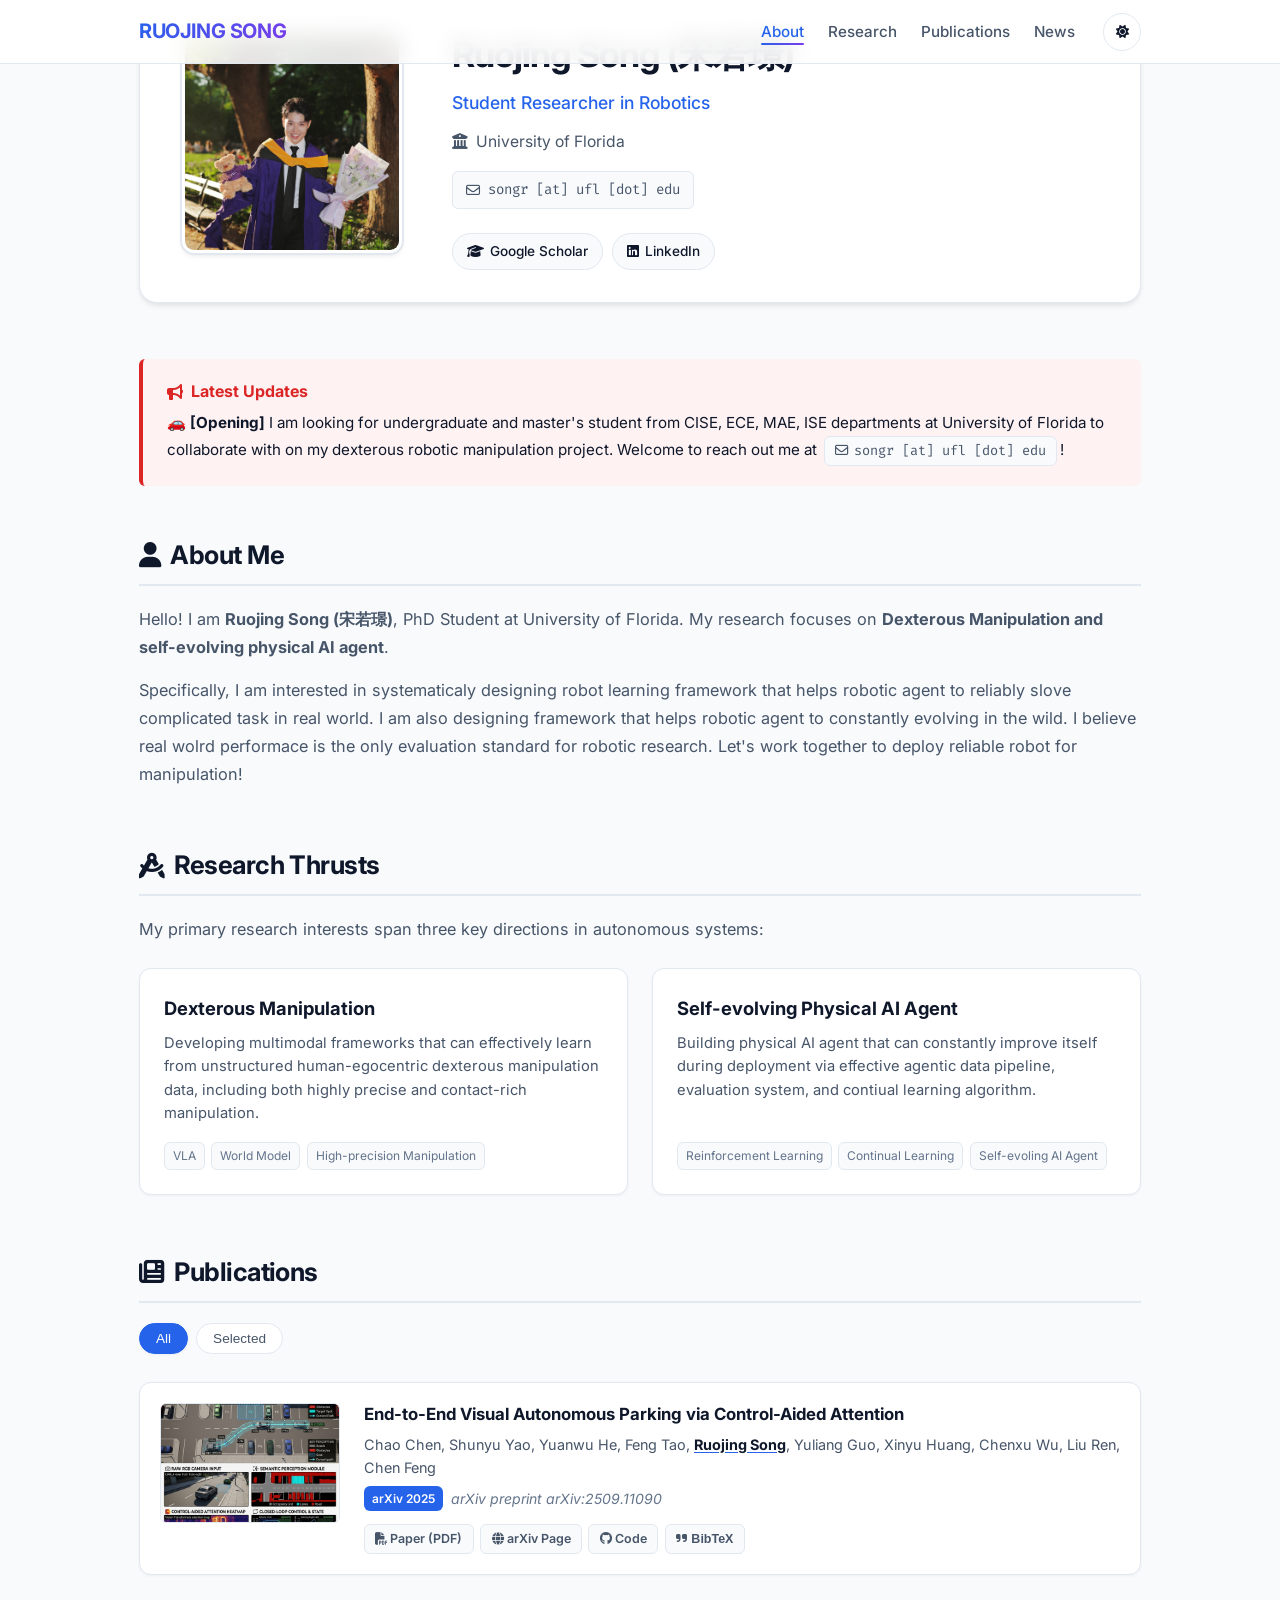
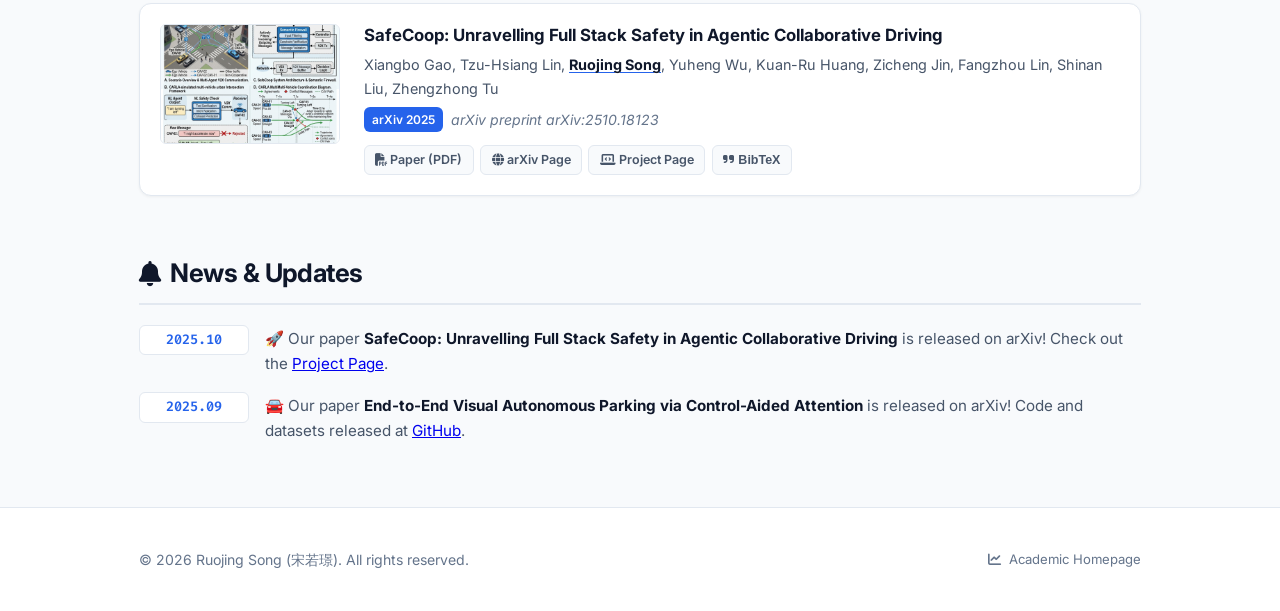
==== index.html @ 24037ce1 "Initial commit of academic personal page" ====
<!DOCTYPE html>
<html lang="en" data-theme="light">

<head>
  <meta charset="UTF-8" />
  <meta name="viewport" content="width=device-width, initial-scale=1.0" />
  <title>Ruojing Song (宋若璟) - Academic Homepage</title>
  <meta name="description" content="Personal academic homepage of Ruojing Song (宋若璟), working on Embodied AI." />

  <!-- FontAwesome Icons & Google Fonts -->
  <link rel="stylesheet" href="https://cdnjs.cloudflare.com/ajax/libs/font-awesome/6.4.0/css/all.min.css" />
  <link rel="stylesheet" href="style.css" />
</head>

<body>

  <!-- Navigation Header -->
  <header>
    <div class="container navbar">
      <a href="#home" class="nav-brand">RUOJING SONG</a>
      <div class="nav-right">
        <ul class="nav-links">
          <li><a href="#about" class="active">About</a></li>
          <li><a href="#research">Research</a></li>
          <li><a href="#publications">Publications</a></li>
          <li><a href="#news">News</a></li>
        </ul>
        <button id="themeToggle" class="theme-toggle-btn" aria-label="Toggle dark/light mode">
          <i class="fa-solid fa-sun" id="themeIcon"></i>
        </button>
      </div>
    </div>
  </header>

  <main class="container" id="home">

    <!-- Profile & Hero Header Section -->
    <section class="hero-section" id="about">
      <div class="profile-avatar-container">
        <img src="assets/images/profile.png" alt="Ruojing Song Portrait" class="profile-avatar" />
      </div>
      <div class="profile-info">
        <h1 class="name-heading">Ruojing Song (宋若璟)</h1>
        <div class="title-subheading">Student Researcher in Robotics</div>
        <div class="affiliation-text">
          <i class="fa-solid fa-building-columns"></i>
          University of Florida
        </div>

        <div class="email-box">
          <i class="fa-regular fa-envelope"></i>
          <span>songr [at] ufl [dot] edu</span>
        </div>

        <!-- Social & Academic Profiles Links -->
        <div class="social-links">
          <a href="https://scholar.google.com/citations?user=5oHT-aUAAAAJ&hl=en" target="_blank" rel="noopener"
            class="btn-social">
            <i class="fa-solid fa-graduation-cap"></i> Google Scholar
          </a>
          <!-- <a href="https://github.com/jeremy7703" target="_blank" rel="noopener" class="btn-social">
            <i class="fa-brands fa-github"></i> GitHub
          </a> -->
          <!-- <a href="https://x.com/" target="_blank" rel="noopener" class="btn-social">
            <i class="fa-brands fa-x-twitter"></i> X / Twitter
          </a> -->
          <a href="https://www.linkedin.com/in/ruojing-song-716709237/" target="_blank" rel="noopener"
            class="btn-social">
            <i class="fa-brands fa-linkedin"></i> LinkedIn
          </a>
          <!-- <a href="https://xiaohongshu.com/" target="_blank" rel="noopener" class="btn-social">
            <i class="fa-solid fa-book-bookmark"></i> RedNote (小红书)
          </a>
          <a href="#" target="_blank" rel="noopener" class="btn-social">
            <i class="fa-solid fa-file-pdf"></i> Curriculum Vitae (CV)
          </a> -->
        </div>
      </div>
    </section>

    <!-- Highlight Announcement Callout Box -->
    <div class="announcement-box">
      <div class="announcement-title">
        <i class="fa-solid fa-bullhorn"></i> Latest Updates
      </div>
      <p>
        🚗 <strong>[Opening] </strong> I am looking for undergraduate and master's student from CISE, ECE, MAE, ISE
        departments at University of Florida to collaborate with on my dexterous robotic manipulation project. Welcome
        to reach out me at <span class="email-inline"><i class="fa-regular fa-envelope"></i> songr [at] ufl [dot]
          edu</span>!
      </p>
    </div>

    <!-- Biography / About Me -->
    <section class="section-block">
      <h2 class="section-title"><i class="fa-solid fa-user"></i> About Me</h2>
      <p class="bio-paragraph">
        Hello! I am <strong>Ruojing Song (宋若璟)</strong>, PhD Student at University of Florida. My research focuses on
        <strong>Dexterous Manipulation and
          self-evolving physical AI agent</strong>.
      </p>
      <p class="bio-paragraph">
        Specifically, I am interested in systematicaly designing robot learning framework that helps robotic agent to
        reliably slove complicated task in real world. I am also designing framework that helps robotic agent to
        constantly evolving in the wild. I believe real wolrd performace is the only evaluation standard for robotic
        research. Let's
        work together to deploy reliable robot for manipulation!
      </p>
    </section>

    <!-- Research Thrusts & Interests -->
    <section class="section-block" id="research">
      <h2 class="section-title"><i class="fa-solid fa-compass-drafting"></i> Research Thrusts</h2>
      <p class="bio-paragraph">
        My primary research interests span three key directions in autonomous systems:
      </p>

      <div class="thrust-grid">
        <!-- Thrust 1 -->
        <div class="thrust-card">
          <h3 class="thrust-card-title">Dexterous Manipulation</h3>
          <p class="thrust-card-desc">
            Developing multimodal frameworks that can effectively learn from unstructured human-egocentric dexterous
            manipulation data, including both highly precise and contact-rich manipulation.
          </p>
          <div class="thrust-keywords">
            <span class="keyword-badge">VLA</span>
            <span class="keyword-badge">World Model</span>
            <span class="keyword-badge">High-precision Manipulation</span>
          </div>
        </div>

        <!-- Thrust 2 -->
        <div class="thrust-card">
          <h3 class="thrust-card-title">Self-evolving Physical AI Agent</h3>
          <p class="thrust-card-desc">
            Building physical AI agent that can constantly improve itself during deployment via effective agentic data
            pipeline, evaluation system, and contiual learning algorithm.
          </p>
          <div class="thrust-keywords">
            <span class="keyword-badge">Reinforcement Learning</span>
            <span class="keyword-badge">Continual Learning</span>
            <span class="keyword-badge">Self-evoling AI Agent</span>
          </div>
        </div>
      </div>
    </section>

    <!-- Publications Section -->
    <section class="section-block" id="publications">
      <h2 class="section-title"><i class="fa-solid fa-newspaper"></i> Publications</h2>

      <!-- Category Filter Tabs -->
      <div class="pub-filters">
        <button class="filter-btn active" data-filter="all">All</button>
        <button class="filter-btn" data-filter="">Selected</button>
      </div>

      <div class="pub-list">

        <!-- Paper 1: CAA-Policy -->
        <div class="pub-item" data-category="parking">
          <div class="pub-thumb-box">
            <img src="assets/images/paper1.jpg" alt="CAA-Policy Teaser" class="pub-thumb" />
          </div>
          <div class="pub-content">
            <a href="https://arxiv.org/abs/2509.11090" target="_blank" class="pub-title">
              End-to-End Visual Autonomous Parking via Control-Aided Attention
            </a>
            <div class="pub-authors">
              Chao Chen, Shunyu Yao, Yuanwu He, Feng Tao, <span class="me">Ruojing Song</span>, Yuliang Guo, Xinyu
              Huang, Chenxu Wu, Liu Ren, Chen Feng
            </div>
            <div class="pub-venue">
              <span class="badge-venue">arXiv 2025</span>
              <span>arXiv preprint arXiv:2509.11090</span>
            </div>
            <div class="pub-links">
              <a href="https://arxiv.org/pdf/2509.11090" target="_blank" class="pub-btn"><i
                  class="fa-solid fa-file-pdf"></i> Paper (PDF)</a>
              <a href="https://arxiv.org/abs/2509.11090" target="_blank" class="pub-btn"><i
                  class="fa-solid fa-globe"></i> arXiv Page</a>
              <a href="https://github.com/ai4ce/CAAPolicy" target="_blank" class="pub-btn"><i
                  class="fa-brands fa-github"></i> Code</a>
              <button class="pub-btn bibtex-toggle" data-target="bib1"><i class="fa-solid fa-quote-right"></i>
                BibTeX</button>
            </div>
            <div class="bibtex-box" id="bib1">@article{chen2025end,
              title={End-to-End Visual Autonomous Parking via Control-Aided Attention},
              author={Chen, Chao and Yao, Shunyu and He, Yuanwu and Tao, Feng and Song, Ruojing and Guo, Yuliang and
              Huang, Xinyu and Wu, Chenxu and Ren, Liu and Feng, Chen},
              journal={arXiv preprint arXiv:2509.11090},
              year={2025}
              }</div>
          </div>
        </div>

        <!-- Paper 2: SafeCoop -->
        <div class="pub-item" data-category="v2x">
          <div class="pub-thumb-box">
            <img src="assets/images/paper2.jpg" alt="SafeCoop Teaser" class="pub-thumb" />
          </div>
          <div class="pub-content">
            <a href="https://arxiv.org/abs/2510.18123" target="_blank" class="pub-title">
              SafeCoop: Unravelling Full Stack Safety in Agentic Collaborative Driving
            </a>
            <div class="pub-authors">
              Xiangbo Gao, Tzu-Hsiang Lin, <span class="me">Ruojing Song</span>, Yuheng Wu, Kuan-Ru Huang, Zicheng Jin,
              Fangzhou Lin, Shinan Liu, Zhengzhong Tu
            </div>
            <div class="pub-venue">
              <span class="badge-venue">arXiv 2025</span>
              <span>arXiv preprint arXiv:2510.18123</span>
            </div>
            <div class="pub-links">
              <a href="https://arxiv.org/pdf/2510.18123" target="_blank" class="pub-btn"><i
                  class="fa-solid fa-file-pdf"></i> Paper (PDF)</a>
              <a href="https://arxiv.org/abs/2510.18123" target="_blank" class="pub-btn"><i
                  class="fa-solid fa-globe"></i> arXiv Page</a>
              <a href="https://xiangbogaobarry.github.io/SafeCoop" target="_blank" class="pub-btn"><i
                  class="fa-solid fa-laptop-code"></i> Project Page</a>
              <button class="pub-btn bibtex-toggle" data-target="bib2"><i class="fa-solid fa-quote-right"></i>
                BibTeX</button>
            </div>
            <div class="bibtex-box" id="bib2">@article{gao2025safecoop,
              title={SafeCoop: Unravelling Full Stack Safety in Agentic Collaborative Driving},
              author={Gao, Xiangbo and Lin, Tzu-Hsiang and Song, Ruojing and Wu, Yuheng and Huang, Kuan-Ru and Jin,
              Zicheng and Lin, Fangzhou and Liu, Shinan and Tu, Zhengzhong},
              journal={arXiv preprint arXiv:2510.18123},
              year={2025}
              }</div>
          </div>
        </div>

      </div>
    </section>

    <!-- News & Updates Timeline -->
    <section class="section-block" id="news">
      <h2 class="section-title"><i class="fa-solid fa-bell"></i> News & Updates</h2>
      <div class="news-list">
        <div class="news-item">
          <div class="news-date">2025.10</div>
          <div class="news-content">
            🚀 Our paper <strong>SafeCoop: Unravelling Full Stack Safety in Agentic Collaborative Driving</strong> is
            released on arXiv! Check out the <a href="https://xiangbogaobarry.github.io/SafeCoop"
              target="_blank">Project Page</a>.
          </div>
        </div>
        <div class="news-item">
          <div class="news-date">2025.09</div>
          <div class="news-content">
            🚘 Our paper <strong>End-to-End Visual Autonomous Parking via Control-Aided Attention</strong> is released
            on arXiv! Code and datasets released at <a href="https://github.com/ai4ce/CAAPolicy"
              target="_blank">GitHub</a>.
          </div>
        </div>
      </div>
    </section>

  </main>

  <!-- Footer -->
  <footer>
    <div class="container footer-content">
      <div>
        &copy; <span id="currentYear"></span> Ruojing Song (宋若璟). All rights reserved.
      </div>
      <div class="footer-stats">
        <i class="fa-solid fa-chart-line"></i> Academic Homepage
      </div>
    </div>
  </footer>

  <script src="script.js"></script>
</body>

</html>
---- style.css ----
/* Modern Personal Academic Page Design System */
@import url('https://fonts.googleapis.com/css2?family=Inter:wght@300;400;500;600;700&family=Fira+Code:wght@400;500&display=swap');

:root {
  /* Light Theme Color Palette */
  --bg-color: #f8fafc;
  --card-bg: #ffffff;
  --nav-bg: rgba(255, 255, 255, 0.88);
  --text-primary: #0f172a;
  --text-secondary: #475569;
  --text-muted: #64748b;
  --accent-color: #2563eb;
  --accent-hover: #1d4ed8;
  --accent-gradient: linear-gradient(135deg, #2563eb 0%, #7c3aed 100%);
  --highlight-red: #dc2626;
  --highlight-bg: #fef2f2;
  --border-color: #e2e8f0;
  --shadow-sm: 0 1px 3px rgba(0, 0, 0, 0.05);
  --shadow-md: 0 4px 6px -1px rgba(0, 0, 0, 0.08), 0 2px 4px -1px rgba(0, 0, 0, 0.04);
  --shadow-lg: 0 10px 25px -5px rgba(0, 0, 0, 0.08), 0 8px 10px -6px rgba(0, 0, 0, 0.03);
  --radius-sm: 6px;
  --radius-md: 12px;
  --radius-lg: 18px;
  --radius-full: 9999px;
  --font-sans: 'Inter', system-ui, -apple-system, BlinkMacSystemFont, 'Segoe UI', Roboto, sans-serif;
  --font-mono: 'Fira Code', monospace;
  --transition-fast: 0.2s cubic-bezier(0.4, 0, 0.2, 1);
  --transition-normal: 0.3s cubic-bezier(0.4, 0, 0.2, 1);
}

[data-theme="dark"] {
  /* Dark Theme Color Palette */
  --bg-color: #0b0f19;
  --card-bg: #161e2e;
  --nav-bg: rgba(15, 23, 42, 0.88);
  --text-primary: #f1f5f9;
  --text-secondary: #cbd5e1;
  --text-muted: #94a3b8;
  --accent-color: #3b82f6;
  --accent-hover: #60a5fa;
  --accent-gradient: linear-gradient(135deg, #3b82f6 0%, #a855f7 100%);
  --highlight-red: #f87171;
  --highlight-bg: rgba(220, 38, 38, 0.12);
  --border-color: #1e293b;
  --shadow-sm: 0 1px 3px rgba(0, 0, 0, 0.3);
  --shadow-md: 0 4px 6px -1px rgba(0, 0, 0, 0.4);
  --shadow-lg: 0 10px 25px -5px rgba(0, 0, 0, 0.5);
}

* {
  box-sizing: border-box;
  margin: 0;
  padding: 0;
}

html {
  scroll-behavior: smooth;
  font-size: 16px;
}

body {
  font-family: var(--font-sans);
  background-color: var(--bg-color);
  color: var(--text-primary);
  line-height: 1.65;
  transition: background-color var(--transition-normal), color var(--transition-normal);
  -webkit-font-smoothing: antialiased;
}

/* Layout Container */
.container {
  max-width: 1050px;
  margin: 0 auto;
  padding: 0 1.5rem;
}

/* Navigation Bar */
header {
  position: fixed;
  top: 0;
  left: 0;
  right: 0;
  height: 64px;
  background-color: var(--nav-bg);
  backdrop-filter: blur(12px);
  -webkit-backdrop-filter: blur(12px);
  border-bottom: 1px solid var(--border-color);
  z-index: 1000;
  transition: background-color var(--transition-normal), border-color var(--transition-normal);
}

.navbar {
  display: flex;
  justify-content: space-between;
  align-items: center;
  height: 100%;
}

.nav-brand {
  font-weight: 700;
  font-size: 1.25rem;
  color: var(--text-primary);
  text-decoration: none;
  letter-spacing: -0.02em;
  background: var(--accent-gradient);
  -webkit-background-clip: text;
  -webkit-text-fill-color: transparent;
}

.nav-right {
  display: flex;
  align-items: center;
  gap: 1.75rem;
}

.nav-links {
  display: flex;
  list-style: none;
  gap: 1.5rem;
}

.nav-links a {
  text-decoration: none;
  color: var(--text-secondary);
  font-weight: 500;
  font-size: 0.95rem;
  transition: color var(--transition-fast);
  position: relative;
  padding: 0.25rem 0;
}

.nav-links a:hover,
.nav-links a.active {
  color: var(--accent-color);
}

.nav-links a::after {
  content: '';
  position: absolute;
  bottom: 0;
  left: 0;
  width: 0;
  height: 2px;
  background: var(--accent-gradient);
  transition: width var(--transition-fast);
  border-radius: 2px;
}

.nav-links a:hover::after,
.nav-links a.active::after {
  width: 100%;
}

/* Theme Toggle Button */
.theme-toggle-btn {
  background: transparent;
  border: 1px solid var(--border-color);
  color: var(--text-primary);
  width: 38px;
  height: 38px;
  border-radius: var(--radius-full);
  display: flex;
  align-items: center;
  justify-content: center;
  cursor: pointer;
  transition: all var(--transition-fast);
}

.theme-toggle-btn:hover {
  background: var(--card-bg);
  border-color: var(--accent-color);
  color: var(--accent-color);
  transform: rotate(15deg);
}

/* Main Content Spacing */
main {
  margin-top: 96px;
  padding-bottom: 4rem;
}

/* Hero & Profile Section */
.hero-section {
  display: grid;
  grid-template-columns: 240px 1fr;
  gap: 2.5rem;
  align-items: start;
  margin-bottom: 3.5rem;
  padding: 2rem;
  background: var(--card-bg);
  border: 1px solid var(--border-color);
  border-radius: var(--radius-lg);
  box-shadow: var(--shadow-md);
  transition: transform var(--transition-normal), box-shadow var(--transition-normal);
}

.profile-avatar-container {
  position: relative;
  text-align: center;
}

.profile-avatar {
  width: 220px;
  height: 220px;
  object-fit: cover;
  border-radius: var(--radius-md);
  box-shadow: var(--shadow-md);
  border: 3px solid var(--card-bg);
  outline: 2px solid var(--border-color);
  transition: transform var(--transition-normal), outline-color var(--transition-normal);
}

.profile-avatar:hover {
  transform: translateY(-4px);
  outline-color: var(--accent-color);
}

.profile-info {
  display: flex;
  flex-direction: column;
  gap: 0.75rem;
}

.name-heading {
  font-size: 2.25rem;
  font-weight: 700;
  letter-spacing: -0.03em;
  color: var(--text-primary);
  line-height: 1.2;
}

.title-subheading {
  font-size: 1.1rem;
  font-weight: 500;
  color: var(--accent-color);
}

.affiliation-text {
  font-size: 0.98rem;
  color: var(--text-secondary);
  display: flex;
  align-items: center;
  gap: 0.5rem;
}

.email-box {
  display: inline-flex;
  align-items: center;
  gap: 0.5rem;
  background: var(--bg-color);
  padding: 0.4rem 0.8rem;
  border-radius: var(--radius-sm);
  border: 1px solid var(--border-color);
  font-family: var(--font-mono);
  font-size: 0.88rem;
  color: var(--text-secondary);
  width: fit-content;
  margin-top: 0.25rem;
}

.email-inline {
  display: inline-flex;
  align-items: center;
  gap: 0.35rem;
  background: var(--bg-color);
  padding: 0.2rem 0.6rem;
  border-radius: var(--radius-sm);
  border: 1px solid var(--border-color);
  font-family: var(--font-mono);
  font-size: 0.85rem;
  color: var(--text-secondary);
  vertical-align: middle;
  margin: 0 0.2rem;
}

/* Social Buttons Row */
.social-links {
  display: flex;
  flex-wrap: wrap;
  gap: 0.6rem;
  margin-top: 0.75rem;
}

.btn-social {
  display: inline-flex;
  align-items: center;
  gap: 0.4rem;
  padding: 0.4rem 0.85rem;
  border-radius: var(--radius-full);
  background: var(--bg-color);
  border: 1px solid var(--border-color);
  color: var(--text-primary);
  font-size: 0.85rem;
  font-weight: 500;
  text-decoration: none;
  transition: all var(--transition-fast);
}

.btn-social:hover {
  background: var(--accent-color);
  color: #ffffff;
  border-color: var(--accent-color);
  transform: translateY(-2px);
  box-shadow: var(--shadow-sm);
}

/* Announcement Box */
.announcement-box {
  background: var(--highlight-bg);
  border-left: 4px solid var(--highlight-red);
  padding: 1.25rem 1.5rem;
  border-radius: var(--radius-sm);
  margin-bottom: 3rem;
  font-size: 0.95rem;
  color: var(--text-primary);
  line-height: 1.6;
}

.announcement-title {
  font-weight: 700;
  color: var(--highlight-red);
  font-size: 1rem;
  margin-bottom: 0.4rem;
  display: flex;
  align-items: center;
  gap: 0.5rem;
}

/* Section Common Styling */
.section-block {
  margin-bottom: 3.5rem;
}

.section-title {
  font-size: 1.6rem;
  font-weight: 700;
  color: var(--text-primary);
  letter-spacing: -0.02em;
  margin-bottom: 1.25rem;
  padding-bottom: 0.5rem;
  border-bottom: 2px solid var(--border-color);
  display: flex;
  align-items: center;
  gap: 0.6rem;
}

.bio-paragraph {
  font-size: 1.02rem;
  color: var(--text-secondary);
  margin-bottom: 1rem;
  line-height: 1.7;
}

.bio-paragraph a {
  color: var(--accent-color);
  text-decoration: none;
  font-weight: 500;
}

.bio-paragraph a:hover {
  text-decoration: underline;
}

/* Research Thrust Cards */
.thrust-grid {
  display: grid;
  grid-template-columns: repeat(auto-fit, minmax(300px, 1fr));
  gap: 1.5rem;
  margin-top: 1.5rem;
}

.thrust-card {
  background: var(--card-bg);
  border: 1px solid var(--border-color);
  border-radius: var(--radius-md);
  padding: 1.5rem;
  transition: all var(--transition-normal);
  box-shadow: var(--shadow-sm);
  display: flex;
  flex-direction: column;
}

.thrust-card:hover {
  transform: translateY(-4px);
  box-shadow: var(--shadow-lg);
  border-color: var(--accent-color);
}

.thrust-icon {
  font-size: 1.8rem;
  margin-bottom: 0.75rem;
}

.thrust-card-title {
  font-size: 1.15rem;
  font-weight: 700;
  color: var(--text-primary);
  margin-bottom: 0.5rem;
}

.thrust-card-desc {
  font-size: 0.92rem;
  color: var(--text-secondary);
  line-height: 1.6;
}

.thrust-keywords {
  margin-top: auto;
  padding-top: 1rem;
  display: flex;
  flex-wrap: wrap;
  gap: 0.4rem;
}

.keyword-badge {
  font-size: 0.75rem;
  padding: 0.2rem 0.5rem;
  background: var(--bg-color);
  border: 1px solid var(--border-color);
  border-radius: var(--radius-sm);
  color: var(--text-muted);
}

/* Lab Mission Box */
.mission-box {
  margin-top: 1.5rem;
  padding: 1.25rem 1.5rem;
  background: var(--card-bg);
  border: 1px dashed var(--accent-color);
  border-radius: var(--radius-md);
  font-size: 0.95rem;
  color: var(--text-secondary);
}

.mission-highlight {
  font-weight: 700;
  background: var(--accent-gradient);
  -webkit-background-clip: text;
  -webkit-text-fill-color: transparent;
}

/* Publication Filters */
.pub-filters {
  display: flex;
  flex-wrap: wrap;
  gap: 0.5rem;
  margin-bottom: 1.75rem;
}

.filter-btn {
  padding: 0.45rem 1rem;
  border-radius: var(--radius-full);
  border: 1px solid var(--border-color);
  background: var(--card-bg);
  color: var(--text-secondary);
  font-size: 0.85rem;
  font-weight: 500;
  cursor: pointer;
  transition: all var(--transition-fast);
}

.filter-btn:hover,
.filter-btn.active {
  background: var(--accent-color);
  color: #ffffff;
  border-color: var(--accent-color);
  box-shadow: var(--shadow-sm);
}

/* Publication List */
.pub-list {
  display: flex;
  flex-direction: column;
  gap: 1.75rem;
}

.pub-item {
  display: grid;
  grid-template-columns: 180px 1fr;
  gap: 1.5rem;
  background: var(--card-bg);
  padding: 1.25rem;
  border: 1px solid var(--border-color);
  border-radius: var(--radius-md);
  transition: all var(--transition-normal);
  box-shadow: var(--shadow-sm);
}

.pub-item:hover {
  box-shadow: var(--shadow-md);
  border-color: var(--accent-color);
  transform: translateY(-2px);
}

.pub-thumb-box {
  width: 100%;
  height: 120px;
  overflow: hidden;
  border-radius: var(--radius-sm);
  border: 1px solid var(--border-color);
  background: var(--bg-color);
}

.pub-thumb {
  width: 100%;
  height: 100%;
  object-fit: cover;
  transition: transform var(--transition-normal);
}

.pub-item:hover .pub-thumb {
  transform: scale(1.05);
}

.pub-content {
  display: flex;
  flex-direction: column;
  gap: 0.4rem;
}

.pub-title {
  font-size: 1.05rem;
  font-weight: 700;
  color: var(--text-primary);
  line-height: 1.35;
  text-decoration: none;
  transition: color var(--transition-fast);
}

.pub-title:hover {
  color: var(--accent-color);
}

.pub-authors {
  font-size: 0.9rem;
  color: var(--text-secondary);
}

.pub-authors .me {
  font-weight: 700;
  color: var(--text-primary);
  text-decoration: underline;
  text-decoration-color: var(--accent-color);
  text-underline-offset: 2px;
}

.pub-venue {
  font-size: 0.88rem;
  color: var(--text-muted);
  font-style: italic;
  display: flex;
  align-items: center;
  gap: 0.5rem;
  flex-wrap: wrap;
}

.badge-venue {
  font-style: normal;
  font-size: 0.75rem;
  font-weight: 600;
  padding: 0.15rem 0.5rem;
  border-radius: var(--radius-sm);
  background: var(--accent-color);
  color: #ffffff;
}

.badge-award {
  font-style: normal;
  font-size: 0.75rem;
  font-weight: 600;
  padding: 0.15rem 0.5rem;
  border-radius: var(--radius-sm);
  background: var(--highlight-red);
  color: #ffffff;
}

/* Pub Link Buttons */
.pub-links {
  display: flex;
  flex-wrap: wrap;
  gap: 0.4rem;
  margin-top: 0.4rem;
}

.pub-btn {
  font-size: 0.78rem;
  font-weight: 600;
  padding: 0.25rem 0.65rem;
  border-radius: var(--radius-sm);
  border: 1px solid var(--border-color);
  background: var(--bg-color);
  color: var(--text-secondary);
  text-decoration: none;
  transition: all var(--transition-fast);
  cursor: pointer;
}

.pub-btn:hover {
  background: var(--accent-color);
  color: #ffffff;
  border-color: var(--accent-color);
}

/* BibTeX Drawer */
.bibtex-box {
  display: none;
  margin-top: 0.5rem;
  padding: 0.75rem;
  background: var(--bg-color);
  border: 1px solid var(--border-color);
  border-radius: var(--radius-sm);
  font-family: var(--font-mono);
  font-size: 0.8rem;
  color: var(--text-secondary);
  white-space: pre-wrap;
  word-break: break-all;
}

.bibtex-box.show {
  display: block;
  animation: fadeIn 0.2s ease-in-out;
}

@keyframes fadeIn {
  from { opacity: 0; transform: translateY(-4px); }
  to { opacity: 1; transform: translateY(0); }
}

/* News Section Timeline */
.news-list {
  display: flex;
  flex-direction: column;
  gap: 1rem;
}

.news-item {
  display: grid;
  grid-template-columns: 110px 1fr;
  gap: 1rem;
  font-size: 0.95rem;
  align-items: baseline;
}

.news-date {
  font-family: var(--font-mono);
  font-size: 0.85rem;
  font-weight: 600;
  color: var(--accent-color);
  background: var(--card-bg);
  padding: 0.2rem 0.5rem;
  border: 1px solid var(--border-color);
  border-radius: var(--radius-sm);
  text-align: center;
}

.news-content {
  color: var(--text-secondary);
}

.news-content strong {
  color: var(--text-primary);
}

/* Footer */
footer {
  border-top: 1px solid var(--border-color);
  padding: 2.5rem 0;
  margin-top: 4rem;
  background: var(--card-bg);
  font-size: 0.88rem;
  color: var(--text-muted);
}

.footer-content {
  display: flex;
  justify-content: space-between;
  align-items: center;
  flex-wrap: wrap;
  gap: 1rem;
}

.footer-stats {
  display: flex;
  align-items: center;
  gap: 0.5rem;
  font-size: 0.82rem;
}

/* Responsive Media Queries */
@media (max-width: 820px) {
  .hero-section {
    grid-template-columns: 1fr;
    justify-items: center;
    text-align: center;
  }

  .profile-info {
    align-items: center;
  }

  .social-links {
    justify-content: center;
  }

  .pub-item {
    grid-template-columns: 1fr;
  }

  .pub-thumb-box {
    height: 180px;
  }

  .news-item {
    grid-template-columns: 1fr;
    gap: 0.3rem;
  }

  .news-date {
    width: fit-content;
  }
}

@media (max-width: 600px) {
  .nav-links {
    display: none; /* Can be expanded to mobile dropdown if needed */
  }

  .name-heading {
    font-size: 1.8rem;
  }
}
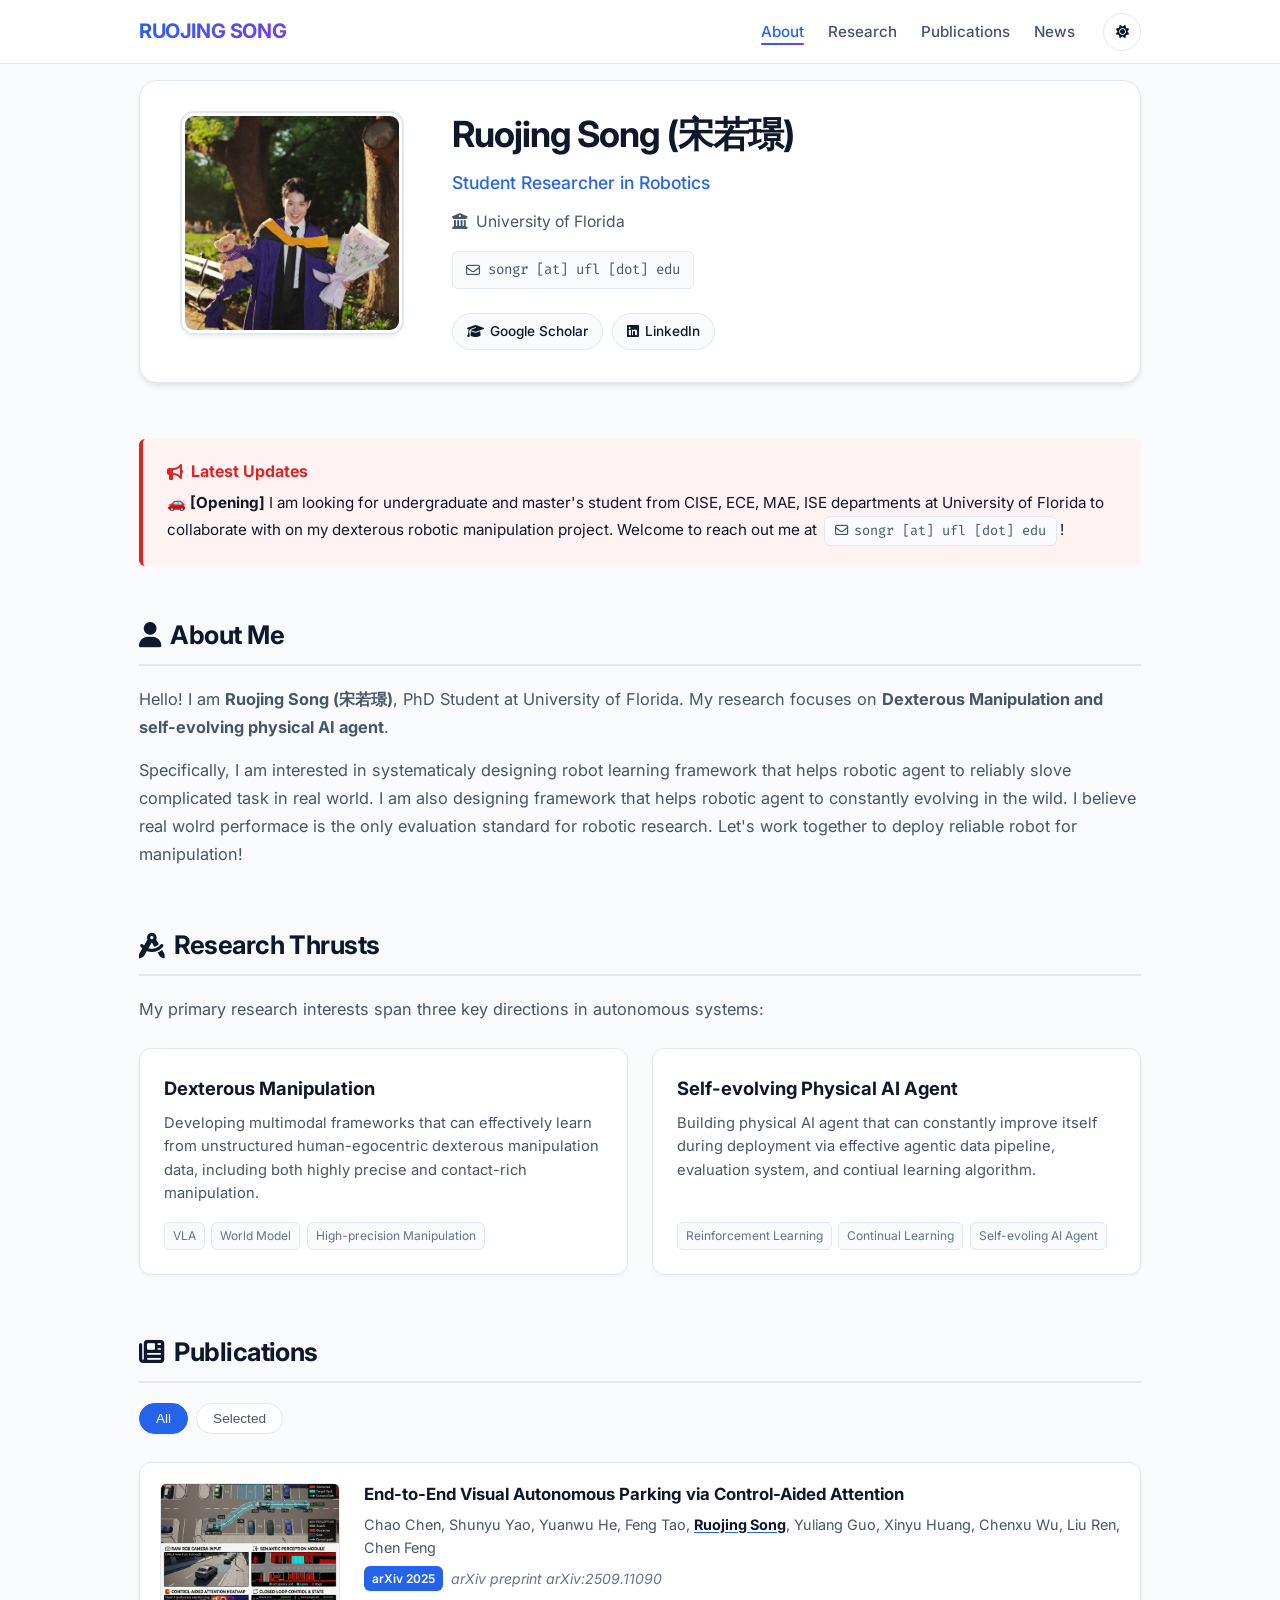
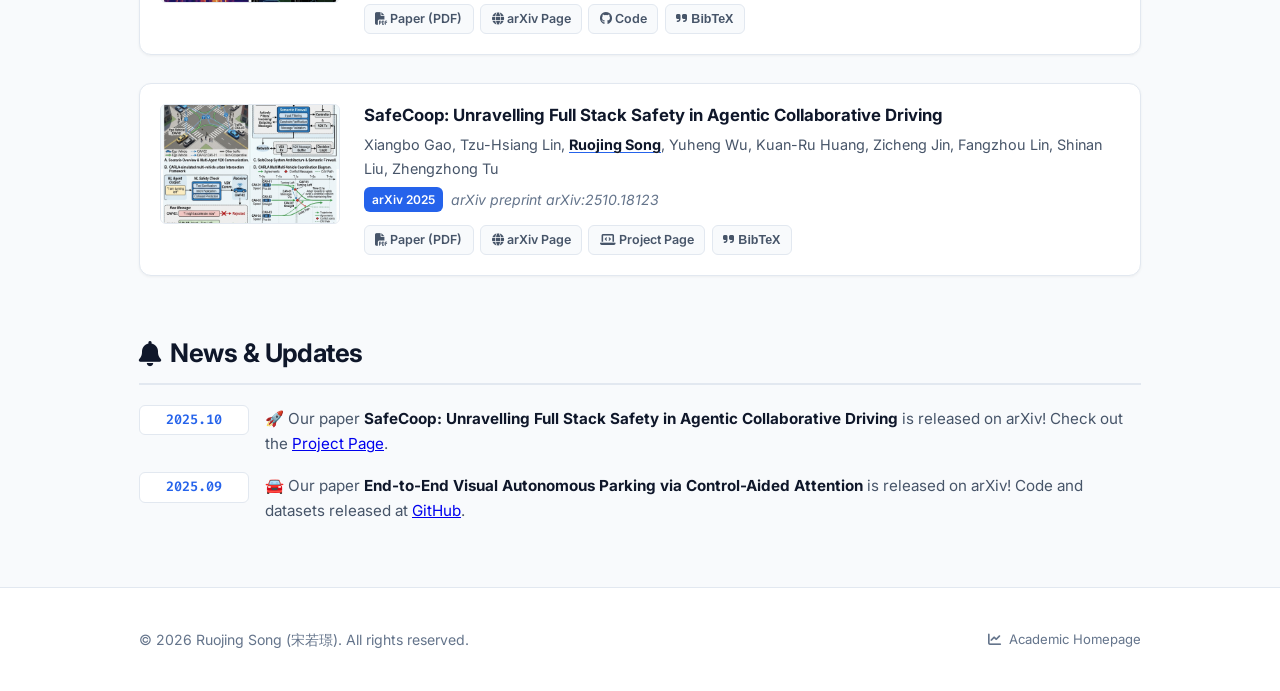
==== commit 2691c302: "Update: new design" ====
--- a/index.html
+++ b/index.html
@@ -17,7 +17,7 @@
   <!-- Navigation Header -->
   <header>
     <div class="container navbar">
-      <a href="#home" class="nav-brand">RUOJING SONG</a>
+      <a href="#about" class="nav-brand">RUOJING SONG</a>
       <div class="nav-right">
         <ul class="nav-links">
           <li><a href="#about" class="active">About</a></li>
@@ -32,7 +32,7 @@
     </div>
   </header>
 
-  <main class="container" id="home">
+  <main class="container">
 
     <!-- Profile & Hero Header Section -->
     <section class="hero-section" id="about">
--- a/style.css
+++ b/style.css
@@ -175,8 +175,15 @@
 
 /* Main Content Spacing */
 main {
-  margin-top: 96px;
+  padding-top: 150px;
   padding-bottom: 4rem;
+}
+
+main,
+section,
+.hero-section,
+.section-block {
+  scroll-margin-top: 90px;
 }
 
 /* Hero & Profile Section */
@@ -185,6 +192,7 @@
   grid-template-columns: 240px 1fr;
   gap: 2.5rem;
   align-items: start;
+  margin-top: 5rem;
   margin-bottom: 3.5rem;
   padding: 2rem;
   background: var(--card-bg);
@@ -622,8 +630,15 @@
 }
 
 @keyframes fadeIn {
-  from { opacity: 0; transform: translateY(-4px); }
-  to { opacity: 1; transform: translateY(0); }
+  from {
+    opacity: 0;
+    transform: translateY(-4px);
+  }
+
+  to {
+    opacity: 1;
+    transform: translateY(0);
+  }
 }
 
 /* News Section Timeline */
@@ -722,10 +737,11 @@
 
 @media (max-width: 600px) {
   .nav-links {
-    display: none; /* Can be expanded to mobile dropdown if needed */
+    display: none;
+    /* Can be expanded to mobile dropdown if needed */
   }
 
   .name-heading {
     font-size: 1.8rem;
   }
-}
+}
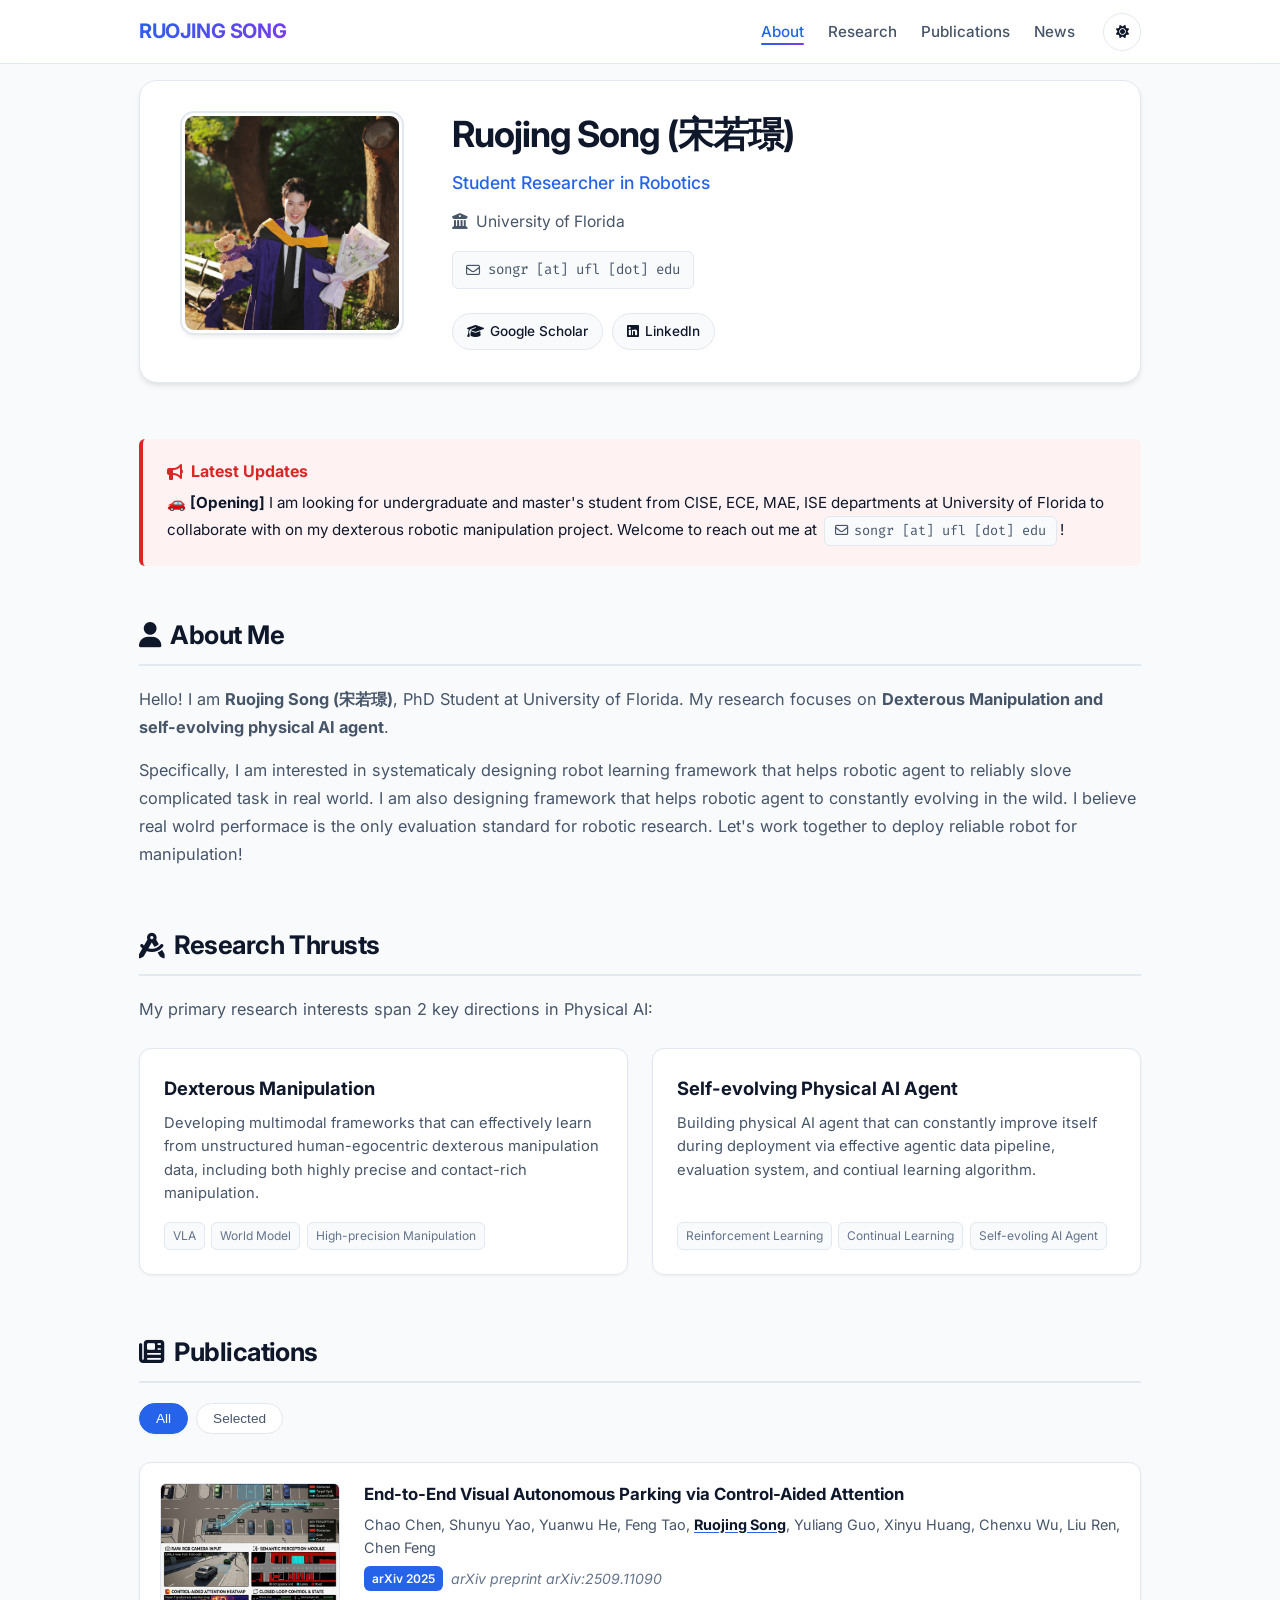
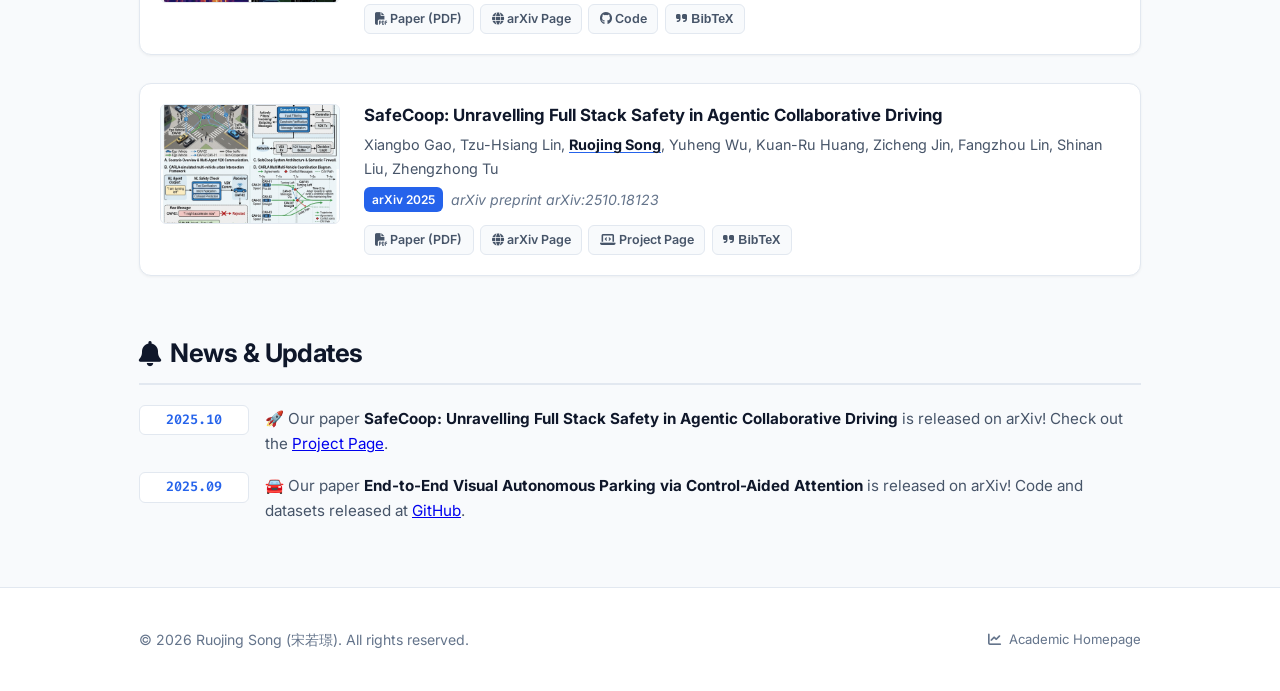
==== commit a76ec755: "Update" ====
--- a/index.html
+++ b/index.html
@@ -112,7 +112,7 @@
     <section class="section-block" id="research">
       <h2 class="section-title"><i class="fa-solid fa-compass-drafting"></i> Research Thrusts</h2>
       <p class="bio-paragraph">
-        My primary research interests span three key directions in autonomous systems:
+        My primary research interests span 2 key directions in Physical AI:
       </p>
 
       <div class="thrust-grid">
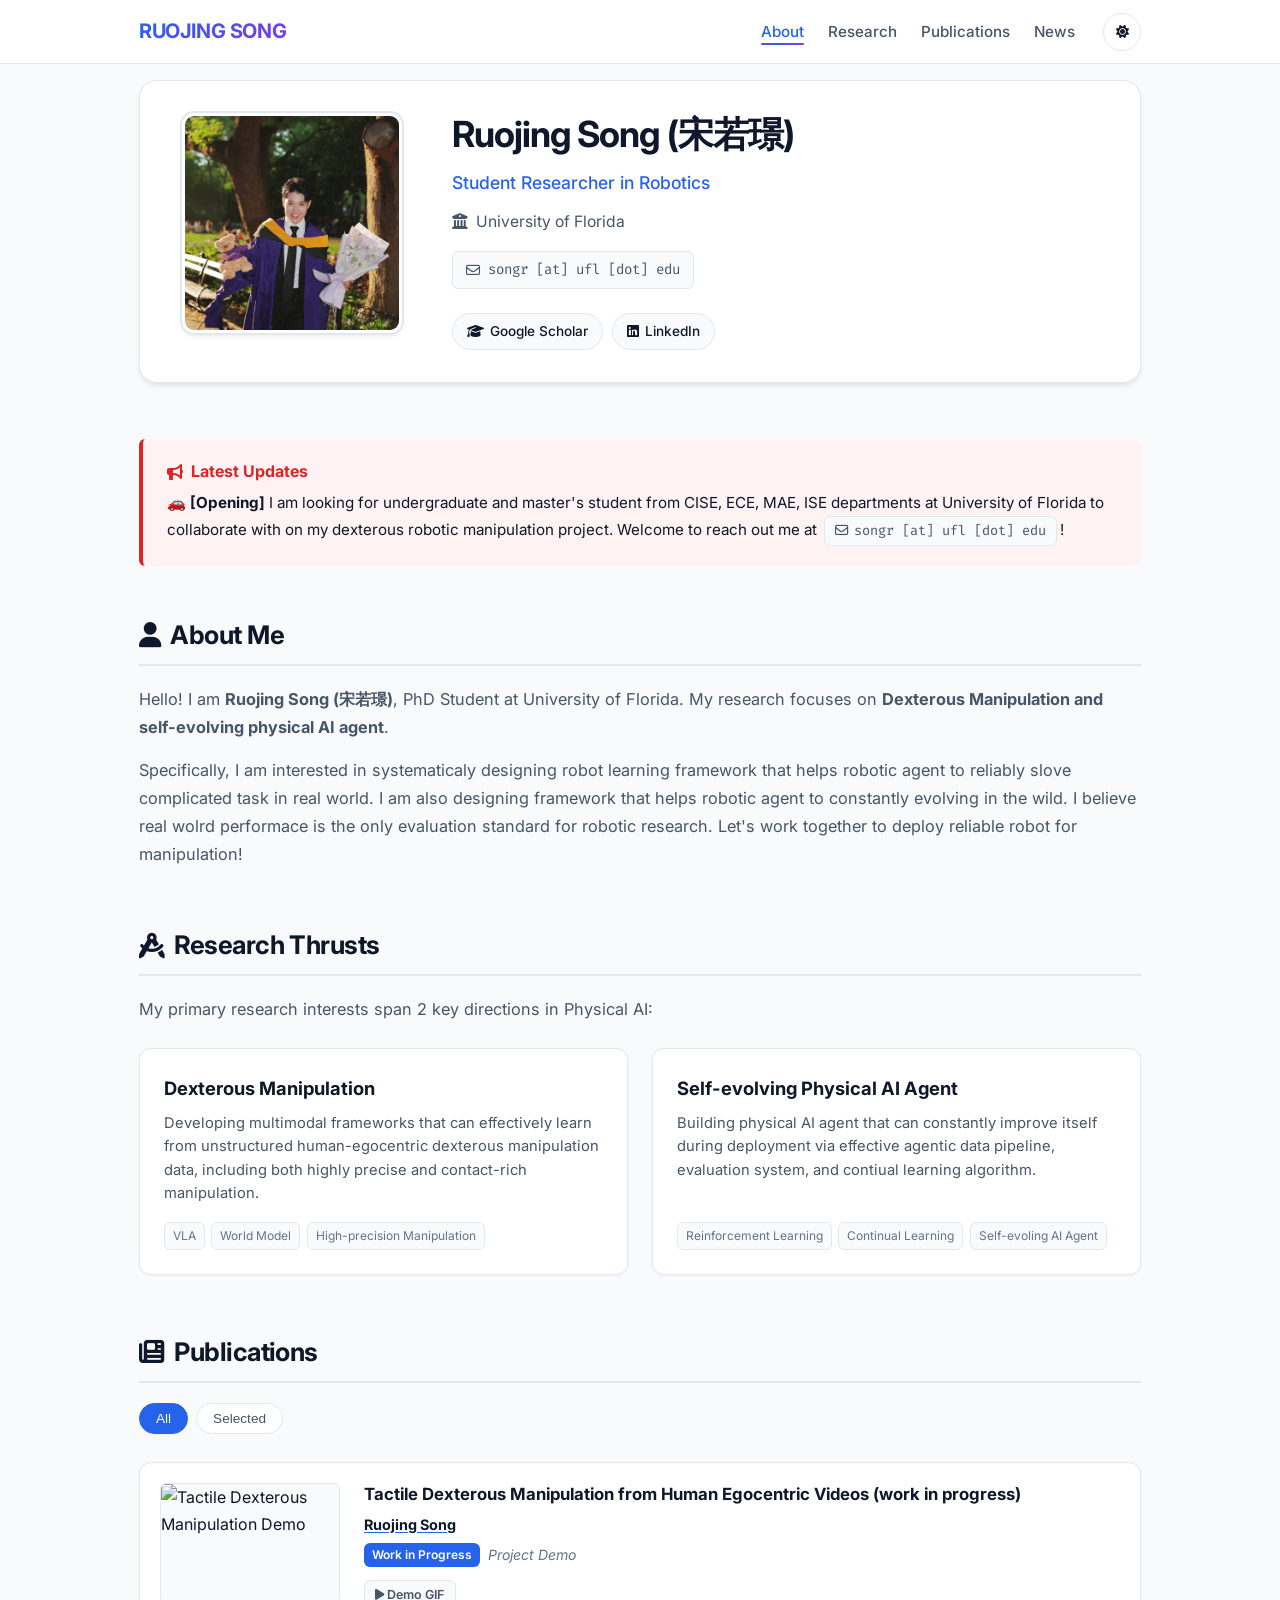
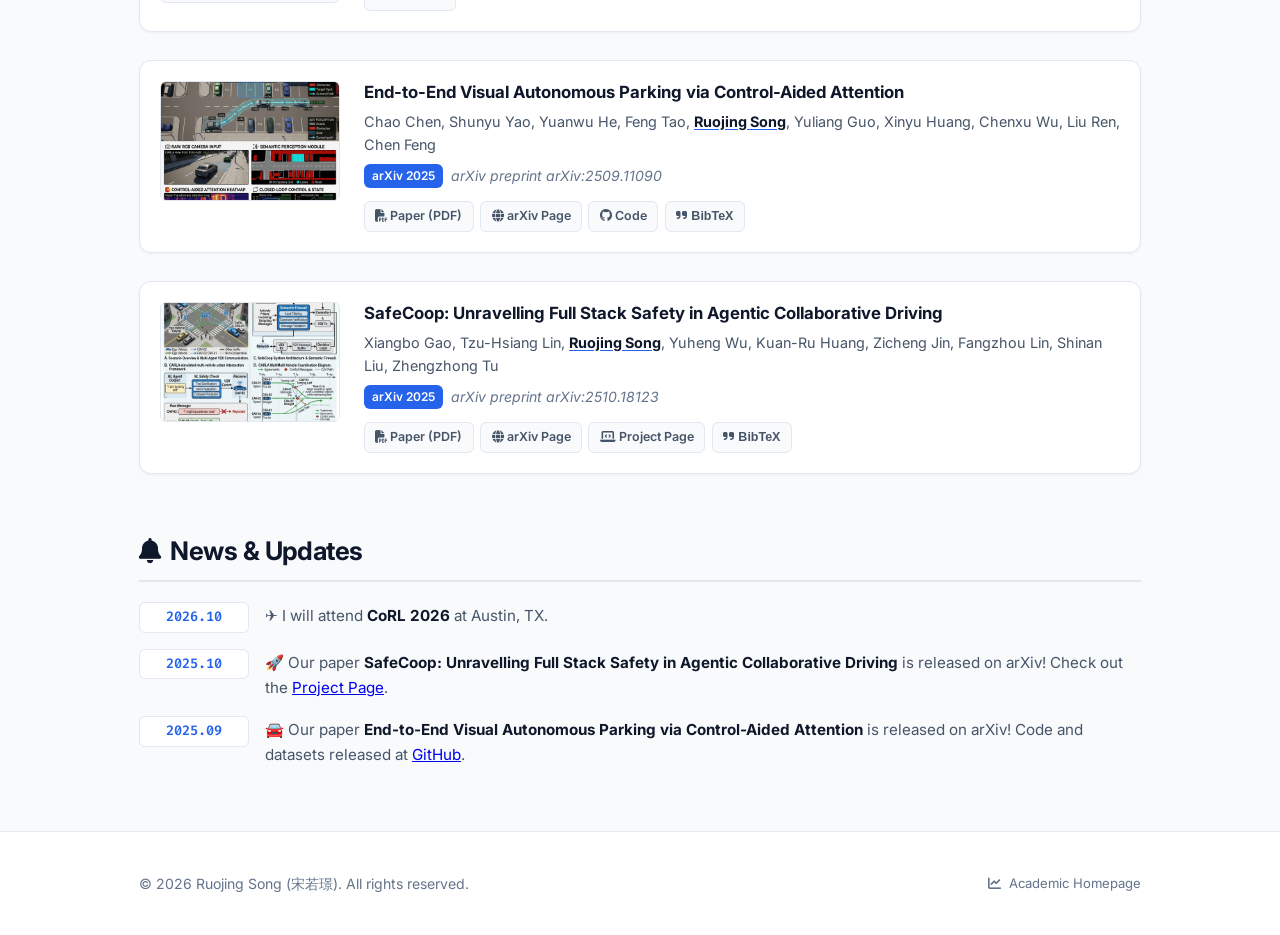
==== commit 02af150d: "Add Tactile Dexterous Manipulation project and CoRL 2026 update" ====
--- a/index.html
+++ b/index.html
@@ -6,6 +6,42 @@
   <meta name="viewport" content="width=device-width, initial-scale=1.0" />
   <title>Ruojing Song (宋若璟) - Academic Homepage</title>
   <meta name="description" content="Personal academic homepage of Ruojing Song (宋若璟), working on Embodied AI." />
+
+  <!-- Canonical URL -->
+  <link rel="canonical" href="https://jeremy7703.github.io/Academic-Profile/" />
+
+  <!-- Open Graph / Social Media Meta Tags -->
+  <meta property="og:type" content="website" />
+  <meta property="og:title" content="Ruojing Song (宋若璟) - Academic Homepage" />
+  <meta property="og:description" content="Personal academic homepage of Ruojing Song (宋若璟), PhD Student in Robotics at University of Florida working on Embodied AI and Dexterous Manipulation." />
+  <meta property="og:url" content="https://jeremy7703.github.io/Academic-Profile/" />
+  <meta property="og:image" content="https://jeremy7703.github.io/Academic-Profile/assets/images/profile.png" />
+  <meta name="twitter:card" content="summary_large_image" />
+  <meta name="twitter:title" content="Ruojing Song (宋若璟) - Academic Homepage" />
+  <meta name="twitter:description" content="Personal academic homepage of Ruojing Song (宋若璟), PhD Student in Robotics at University of Florida working on Embodied AI and Dexterous Manipulation." />
+
+  <!-- Schema.org Person Structured Data for Search Engines -->
+  <script type="application/ld+json">
+  {
+    "@context": "https://schema.org",
+    "@type": "Person",
+    "name": "Ruojing Song",
+    "alternateName": ["宋若璟", "Ruojing Song (宋若璟)"],
+    "url": "https://jeremy7703.github.io/Academic-Profile/",
+    "image": "https://jeremy7703.github.io/Academic-Profile/assets/images/profile.png",
+    "jobTitle": "PhD Student / Student Researcher in Robotics",
+    "worksFor": {
+      "@type": "CollegeOrUniversity",
+      "name": "University of Florida"
+    },
+    "sameAs": [
+      "https://scholar.google.com/citations?user=5oHT-aUAAAAJ&hl=en",
+      "https://www.linkedin.com/in/ruojing-song-716709237/",
+      "https://github.com/jeremy7703"
+    ],
+    "knowsAbout": ["Embodied AI", "Dexterous Manipulation", "Robotics", "Reinforcement Learning", "Physical AI"]
+  }
+  </script>
 
   <!-- FontAwesome Icons & Google Fonts -->
   <link rel="stylesheet" href="https://cdnjs.cloudflare.com/ajax/libs/font-awesome/6.4.0/css/all.min.css" />
@@ -158,6 +194,29 @@
 
       <div class="pub-list">
 
+        <!-- Project: Tactile Dexterous Manipulation -->
+        <div class="pub-item" data-category="manipulation">
+          <div class="pub-thumb-box">
+            <img src="assets/images/Data-Collection-Software-Demo.gif" alt="Tactile Dexterous Manipulation Demo" class="pub-thumb" />
+          </div>
+          <div class="pub-content">
+            <a href="assets/images/Data-Collection-Software-Demo.gif" target="_blank" class="pub-title">
+              Tactile Dexterous Manipulation from Human Egocentric Videos (work in progress)
+            </a>
+            <div class="pub-authors">
+              <span class="me">Ruojing Song</span>
+            </div>
+            <div class="pub-venue">
+              <span class="badge-venue">Work in Progress</span>
+              <span>Project Demo</span>
+            </div>
+            <div class="pub-links">
+              <a href="assets/images/Data-Collection-Software-Demo.gif" target="_blank" class="pub-btn"><i
+                  class="fa-solid fa-play"></i> Demo GIF</a>
+            </div>
+          </div>
+        </div>
+
         <!-- Paper 1: CAA-Policy -->
         <div class="pub-item" data-category="parking">
           <div class="pub-thumb-box">
@@ -240,6 +299,12 @@
       <h2 class="section-title"><i class="fa-solid fa-bell"></i> News & Updates</h2>
       <div class="news-list">
         <div class="news-item">
+          <div class="news-date">2026.10</div>
+          <div class="news-content">
+            ✈️ I will attend <strong>CoRL 2026</strong> at Austin, TX.
+          </div>
+        </div>
+        <div class="news-item">
           <div class="news-date">2025.10</div>
           <div class="news-content">
             🚀 Our paper <strong>SafeCoop: Unravelling Full Stack Safety in Agentic Collaborative Driving</strong> is
